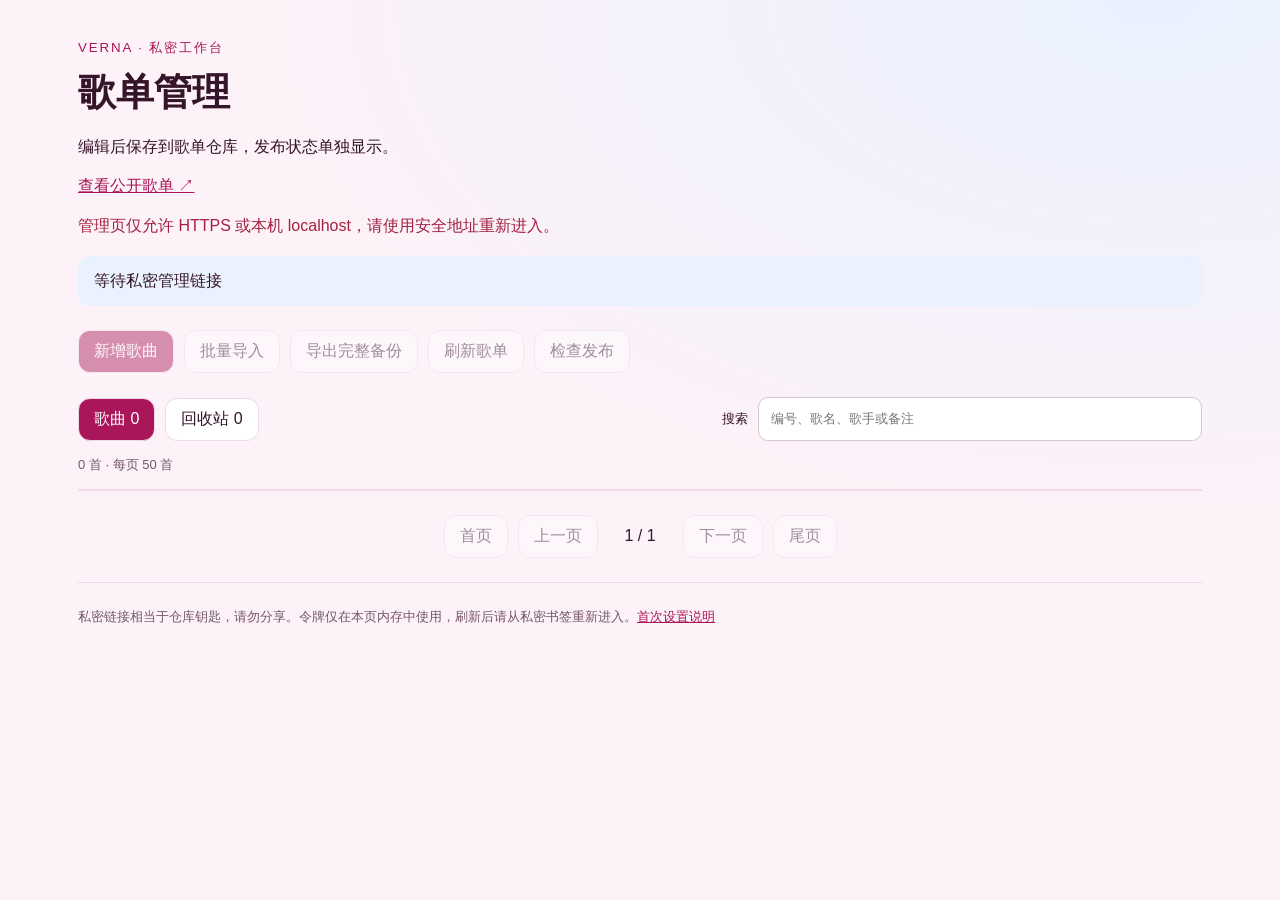
==== admin/index.html @ f8d2c8db "Add files via upload" ====
<!doctype html>
<html lang="zh-CN"><head><meta charset="utf-8"><meta name="viewport" content="width=device-width,initial-scale=1"><meta name="referrer" content="no-referrer"><meta name="robots" content="noindex,nofollow"><meta http-equiv="Content-Security-Policy" content="default-src 'self'; connect-src 'self' https://api.github.com; object-src 'none'; base-uri 'none'; form-action 'none'"><title>薇尔娜 · 歌单管理</title><link rel="stylesheet" href="admin.css"></head>
<body><main class="workspace">
 <header><small>VERNA · 私密工作台</small><h1>歌单管理</h1><p>编辑后保存到歌单仓库，发布状态单独显示。</p><a href="../" target="_blank" rel="noopener noreferrer">查看公开歌单 ↗</a></header>
 <p id="error" class="error" role="alert" hidden></p><p id="notice" role="status"></p><p id="sync" class="sync">等待私密管理链接</p>
 <div class="toolbar"><button id="add" disabled>新增歌曲</button><button id="import" disabled>批量导入</button><button id="backup" disabled>导出完整备份</button><button id="refresh" disabled>刷新歌单</button><button id="check-published" disabled>检查发布</button></div>
 <div class="catalog-tools"><div class="tabs"><button id="active-tab" aria-pressed="true">歌曲 <span id="count">0</span></button><button id="trash-tab" aria-pressed="false">回收站 <span id="trash-count">0</span></button></div><label>搜索 <input id="search" placeholder="编号、歌名、歌手或备注"></label></div>
 <p id="results" class="muted"></p><div id="rows" class="rows"></div><p id="empty" hidden>当前没有符合条件的歌曲。</p>
 <nav class="pager" aria-label="管理分页"><button id="first" disabled>首页</button><button id="prev" disabled>上一页</button><span id="page">1 / 1</span><button id="next" disabled>下一页</button><button id="last" disabled>尾页</button></nav>
 <footer>私密链接相当于仓库钥匙，请勿分享。令牌仅在本页内存中使用，刷新后请从私密书签重新进入。<a href="setup.html">首次设置说明</a></footer>
</main>
<dialog id="editor" aria-labelledby="edit-title"><h2 id="edit-title">新增歌曲</h2><form id="edit-form">
 <div class="form-grid"><label>编号<input name="id" maxlength="100" placeholder="留空自动生成稳定编号"></label><label>歌名<input name="title" maxlength="200" required></label><label>歌手<input name="artist" maxlength="200"></label><label>语言<input name="language" maxlength="80" list="languages"></label><label>曲风<input name="genre" maxlength="200" list="genres"></label><label>点歌类型<input name="type" maxlength="80" value="免费" list="types" required></label></div>
 <label>备注<textarea name="notes" maxlength="2000"></textarea></label>
 <label>已核实的 B 站翻唱链接<textarea name="covers" placeholder="每行：标题 | https://www.bilibili.com/video/BV…/" maxlength="15000"></textarea></label><p class="muted">可填多条。仅添加已确认对应这首歌曲的真实翻唱；链接不会自动播放。</p>
 <p id="edit-error" class="error" role="alert"></p><button id="edit-refresh" type="button" hidden>刷新歌单，保留输入</button>
 <div class="dialog-actions"><button id="save" type="submit">保存歌曲</button><button type="button" data-close="editor">取消</button></div>
</form></dialog>
<dialog id="importer" aria-labelledby="import-title"><h2 id="import-title">批量导入</h2><p>粘贴完整 JSON 备份，或七列表格（制表符 / CSV）：编号、歌名、歌手、语言、曲风、点歌类型、备注。可包含同顺序中文表头，空白列请保留。</p>
 <p>合并导入：新增未出现的编号与「歌名＋歌手」；重复项（包括回收站）跳过，现有字段不会覆盖。JSON 中新增条目的编号、日期、排序、备注、翻唱链接及回收站状态完整保留。表格不含翻唱链接，新增项默认为空。</p>
 <label>选择备份文件<input id="import-file" type="file" accept=".json,.csv,.tsv,.txt"></label><label>导入内容<textarea id="batch" maxlength="1500000"></textarea></label>
 <button id="preview-import">预览查重</button><p id="import-summary" role="status"></p><p id="import-error" class="error" role="alert"></p><button id="import-refresh" hidden>刷新歌单，保留输入</button>
 <div class="dialog-actions"><button id="import-save" disabled>确认合并保存</button><button data-close="importer">取消</button></div>
</dialog>
<datalist id="languages"></datalist><datalist id="genres"></datalist><datalist id="types"><option>免费</option><option>SC</option><option>舰限</option></datalist>
<script type="module" src="admin.mjs"></script></body></html>
---- admin/admin.css ----
:root{color-scheme:light;--ink:#35152a;--muted:#76576c;--line:#efd8e7;--pink:#a91659;--paper:#fffafd;font-family:"Microsoft YaHei","PingFang SC",sans-serif;color:var(--ink);background:#fdf2f8}*{box-sizing:border-box}body{margin:0;background:radial-gradient(at 90% 0,#eaf1ff,transparent 55%)}button,input,textarea{font:inherit}button{cursor:pointer;border:1px solid var(--line);border-radius:12px;background:white;color:var(--ink);padding:10px 15px;min-height:42px}button:hover:not(:disabled){border-color:var(--pink);background:#fdf2f8}button:disabled{opacity:.45;cursor:default}button[aria-pressed=true],#add,#save,#import-save{background:var(--pink);color:white}button:focus-visible,input:focus-visible,textarea:focus-visible,a:focus-visible{outline:3px solid #c4b5fd;outline-offset:3px}input,textarea{width:100%;max-width:100%;padding:10px 12px;border:1px solid #d8c5d5;border-radius:10px;color:var(--ink);background:white}textarea{min-height:90px;resize:vertical}a{color:var(--pink)}h1{font-family:"Songti SC","SimSun",serif;font-size:38px;margin:10px 0}h2{margin-top:0}p{line-height:1.65}header small{letter-spacing:.14em;color:var(--pink)}.workspace{max-width:1180px;margin:auto;padding:38px 28px}.toolbar,.tabs,.pager,.dialog-actions{display:flex;gap:10px;align-items:center;flex-wrap:wrap}.toolbar{margin:24px 0}.catalog-tools{display:flex;gap:24px;align-items:center;justify-content:space-between}.catalog-tools label{display:flex;align-items:center;gap:10px;max-width:480px;flex:1}.tabs{flex-shrink:0}.muted,footer{color:var(--muted);font-size:13px}.sync{padding:12px 16px;border-radius:12px;background:#eaf1ff}.error{color:#a32140;white-space:pre-wrap}.rows{border:1px solid var(--line);border-radius:18px;overflow:hidden;background:var(--paper)}.row{display:grid;grid-template-columns:82px minmax(0,1fr) 185px auto;gap:18px;align-items:center;padding:16px 18px;border-bottom:1px solid var(--line)}.row:last-child{border-bottom:0}.number{font-family:ui-monospace,monospace;font-size:12px;color:var(--muted);overflow-wrap:anywhere}.song{min-width:0}.song strong,.song small{display:block;overflow-wrap:anywhere}.song small{color:var(--muted);margin-top:6px;font-size:12px}.row-meta{font-size:12px;color:var(--muted);line-height:1.7;overflow-wrap:anywhere}.row-actions{display:flex;gap:8px}.pager{justify-content:center;padding:24px 0}.pager span{min-width:65px;text-align:center}footer{border-top:1px solid var(--line);padding-top:22px;line-height:1.8}dialog{width:min(660px,calc(100vw - 24px));max-height:90dvh;overflow:auto;border:1px solid var(--line);border-radius:22px;background:var(--paper);color:var(--ink);padding:26px}dialog::backdrop{background:#30223d66}label{display:block;font-size:13px;line-height:1.7}label input,label textarea{display:block;margin:5px 0 14px}.form-grid{display:grid;grid-template-columns:1fr 1fr;gap:0 16px}.dialog-actions{margin-top:22px}#batch{min-height:210px}.setup{max-width:760px}.setup li{line-height:1.8;margin-bottom:14px}.setup-result{padding:20px;border:1px solid var(--line);border-radius:16px;background:white}.setup-result a{overflow-wrap:anywhere}
.catalog-tools label{white-space:nowrap}.catalog-tools input{min-width:0;margin:0}
@media(max-width:720px){.workspace{padding:24px 14px}.catalog-tools{align-items:stretch;flex-direction:column;gap:12px}.catalog-tools label{max-width:none}.row{grid-template-columns:50px minmax(0,1fr);gap:8px 12px;padding:14px}.row-meta{grid-column:2}.row-actions{grid-column:2;flex-wrap:wrap}.form-grid{grid-template-columns:1fr}dialog{padding:20px}.pager{gap:6px}.pager button{padding:8px 10px}.toolbar{gap:8px}.toolbar button{padding:9px 11px}}
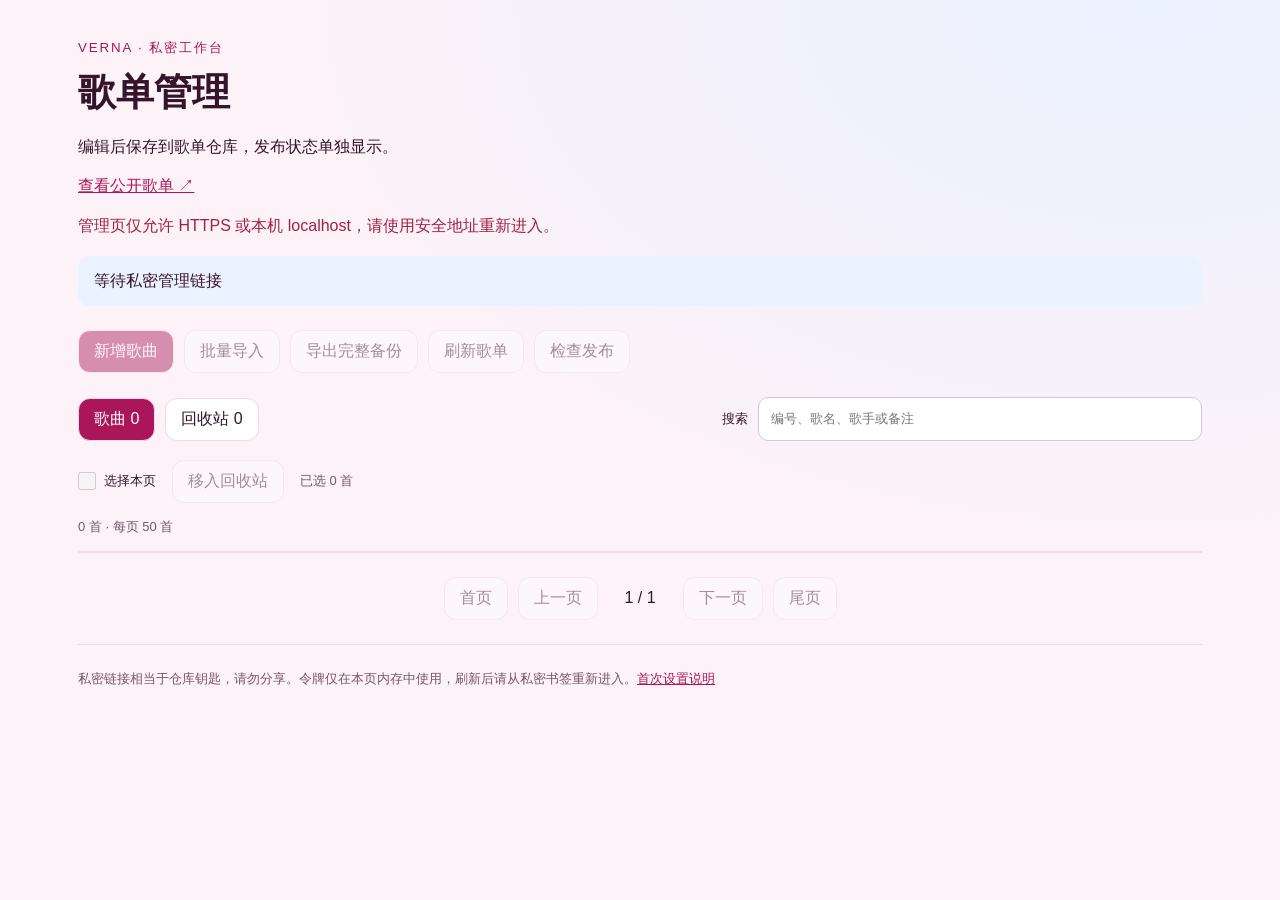
==== commit b3779199: "Add files via upload" ====
--- a/admin/index.html
+++ b/admin/index.html
@@ -5,6 +5,7 @@
  <p id="error" class="error" role="alert" hidden></p><p id="notice" role="status"></p><p id="sync" class="sync">等待私密管理链接</p>
  <div class="toolbar"><button id="add" disabled>新增歌曲</button><button id="import" disabled>批量导入</button><button id="backup" disabled>导出完整备份</button><button id="refresh" disabled>刷新歌单</button><button id="check-published" disabled>检查发布</button></div>
  <div class="catalog-tools"><div class="tabs"><button id="active-tab" aria-pressed="true">歌曲 <span id="count">0</span></button><button id="trash-tab" aria-pressed="false">回收站 <span id="trash-count">0</span></button></div><label>搜索 <input id="search" placeholder="编号、歌名、歌手或备注"></label></div>
+ <div class="bulk-tools"><label><input type="checkbox" id="select-page" disabled>选择本页</label><button id="bulk" disabled>移入回收站</button><span id="selected-count" class="muted" role="status">已选 0 首</span></div>
  <p id="results" class="muted"></p><div id="rows" class="rows"></div><p id="empty" hidden>当前没有符合条件的歌曲。</p>
  <nav class="pager" aria-label="管理分页"><button id="first" disabled>首页</button><button id="prev" disabled>上一页</button><span id="page">1 / 1</span><button id="next" disabled>下一页</button><button id="last" disabled>尾页</button></nav>
  <footer>私密链接相当于仓库钥匙，请勿分享。令牌仅在本页内存中使用，刷新后请从私密书签重新进入。<a href="setup.html">首次设置说明</a></footer>
--- a/admin/admin.css
+++ b/admin/admin.css
@@ -1,3 +1,9 @@
 :root{color-scheme:light;--ink:#35152a;--muted:#76576c;--line:#efd8e7;--pink:#a91659;--paper:#fffafd;font-family:"Microsoft YaHei","PingFang SC",sans-serif;color:var(--ink);background:#fdf2f8}*{box-sizing:border-box}body{margin:0;background:radial-gradient(at 90% 0,#eaf1ff,transparent 55%)}button,input,textarea{font:inherit}button{cursor:pointer;border:1px solid var(--line);border-radius:12px;background:white;color:var(--ink);padding:10px 15px;min-height:42px}button:hover:not(:disabled){border-color:var(--pink);background:#fdf2f8}button:disabled{opacity:.45;cursor:default}button[aria-pressed=true],#add,#save,#import-save{background:var(--pink);color:white}button:focus-visible,input:focus-visible,textarea:focus-visible,a:focus-visible{outline:3px solid #c4b5fd;outline-offset:3px}input,textarea{width:100%;max-width:100%;padding:10px 12px;border:1px solid #d8c5d5;border-radius:10px;color:var(--ink);background:white}textarea{min-height:90px;resize:vertical}a{color:var(--pink)}h1{font-family:"Songti SC","SimSun",serif;font-size:38px;margin:10px 0}h2{margin-top:0}p{line-height:1.65}header small{letter-spacing:.14em;color:var(--pink)}.workspace{max-width:1180px;margin:auto;padding:38px 28px}.toolbar,.tabs,.pager,.dialog-actions{display:flex;gap:10px;align-items:center;flex-wrap:wrap}.toolbar{margin:24px 0}.catalog-tools{display:flex;gap:24px;align-items:center;justify-content:space-between}.catalog-tools label{display:flex;align-items:center;gap:10px;max-width:480px;flex:1}.tabs{flex-shrink:0}.muted,footer{color:var(--muted);font-size:13px}.sync{padding:12px 16px;border-radius:12px;background:#eaf1ff}.error{color:#a32140;white-space:pre-wrap}.rows{border:1px solid var(--line);border-radius:18px;overflow:hidden;background:var(--paper)}.row{display:grid;grid-template-columns:82px minmax(0,1fr) 185px auto;gap:18px;align-items:center;padding:16px 18px;border-bottom:1px solid var(--line)}.row:last-child{border-bottom:0}.number{font-family:ui-monospace,monospace;font-size:12px;color:var(--muted);overflow-wrap:anywhere}.song{min-width:0}.song strong,.song small{display:block;overflow-wrap:anywhere}.song small{color:var(--muted);margin-top:6px;font-size:12px}.row-meta{font-size:12px;color:var(--muted);line-height:1.7;overflow-wrap:anywhere}.row-actions{display:flex;gap:8px}.pager{justify-content:center;padding:24px 0}.pager span{min-width:65px;text-align:center}footer{border-top:1px solid var(--line);padding-top:22px;line-height:1.8}dialog{width:min(660px,calc(100vw - 24px));max-height:90dvh;overflow:auto;border:1px solid var(--line);border-radius:22px;background:var(--paper);color:var(--ink);padding:26px}dialog::backdrop{background:#30223d66}label{display:block;font-size:13px;line-height:1.7}label input,label textarea{display:block;margin:5px 0 14px}.form-grid{display:grid;grid-template-columns:1fr 1fr;gap:0 16px}.dialog-actions{margin-top:22px}#batch{min-height:210px}.setup{max-width:760px}.setup li{line-height:1.8;margin-bottom:14px}.setup-result{padding:20px;border:1px solid var(--line);border-radius:16px;background:white}.setup-result a{overflow-wrap:anywhere}
 .catalog-tools label{white-space:nowrap}.catalog-tools input{min-width:0;margin:0}
+.row{grid-template-columns:44px 68px minmax(0,1fr) 170px auto;gap:12px}
+.bulk-tools{display:flex;align-items:center;flex-wrap:wrap;gap:10px 16px;margin:18px 0 0}
+.bulk-tools label,.row-select{display:flex;align-items:center;justify-content:center;min-height:44px;gap:8px;cursor:pointer}
+.bulk-tools input,.row-select input{width:18px;height:18px;margin:0;accent-color:var(--pink)}
+.row-select{width:44px}
 @media(max-width:720px){.workspace{padding:24px 14px}.catalog-tools{align-items:stretch;flex-direction:column;gap:12px}.catalog-tools label{max-width:none}.row{grid-template-columns:50px minmax(0,1fr);gap:8px 12px;padding:14px}.row-meta{grid-column:2}.row-actions{grid-column:2;flex-wrap:wrap}.form-grid{grid-template-columns:1fr}dialog{padding:20px}.pager{gap:6px}.pager button{padding:8px 10px}.toolbar{gap:8px}.toolbar button{padding:9px 11px}}
+@media(max-width:900px){.row{grid-template-columns:44px minmax(0,1fr);gap:8px 12px}.row-select{grid-column:1;grid-row:1 / span 2;align-self:start}.row .number{grid-column:2;grid-row:1}.row .song{grid-column:2;grid-row:2}.row-meta,.row-actions{grid-column:2}.row-actions{flex-wrap:wrap}}
